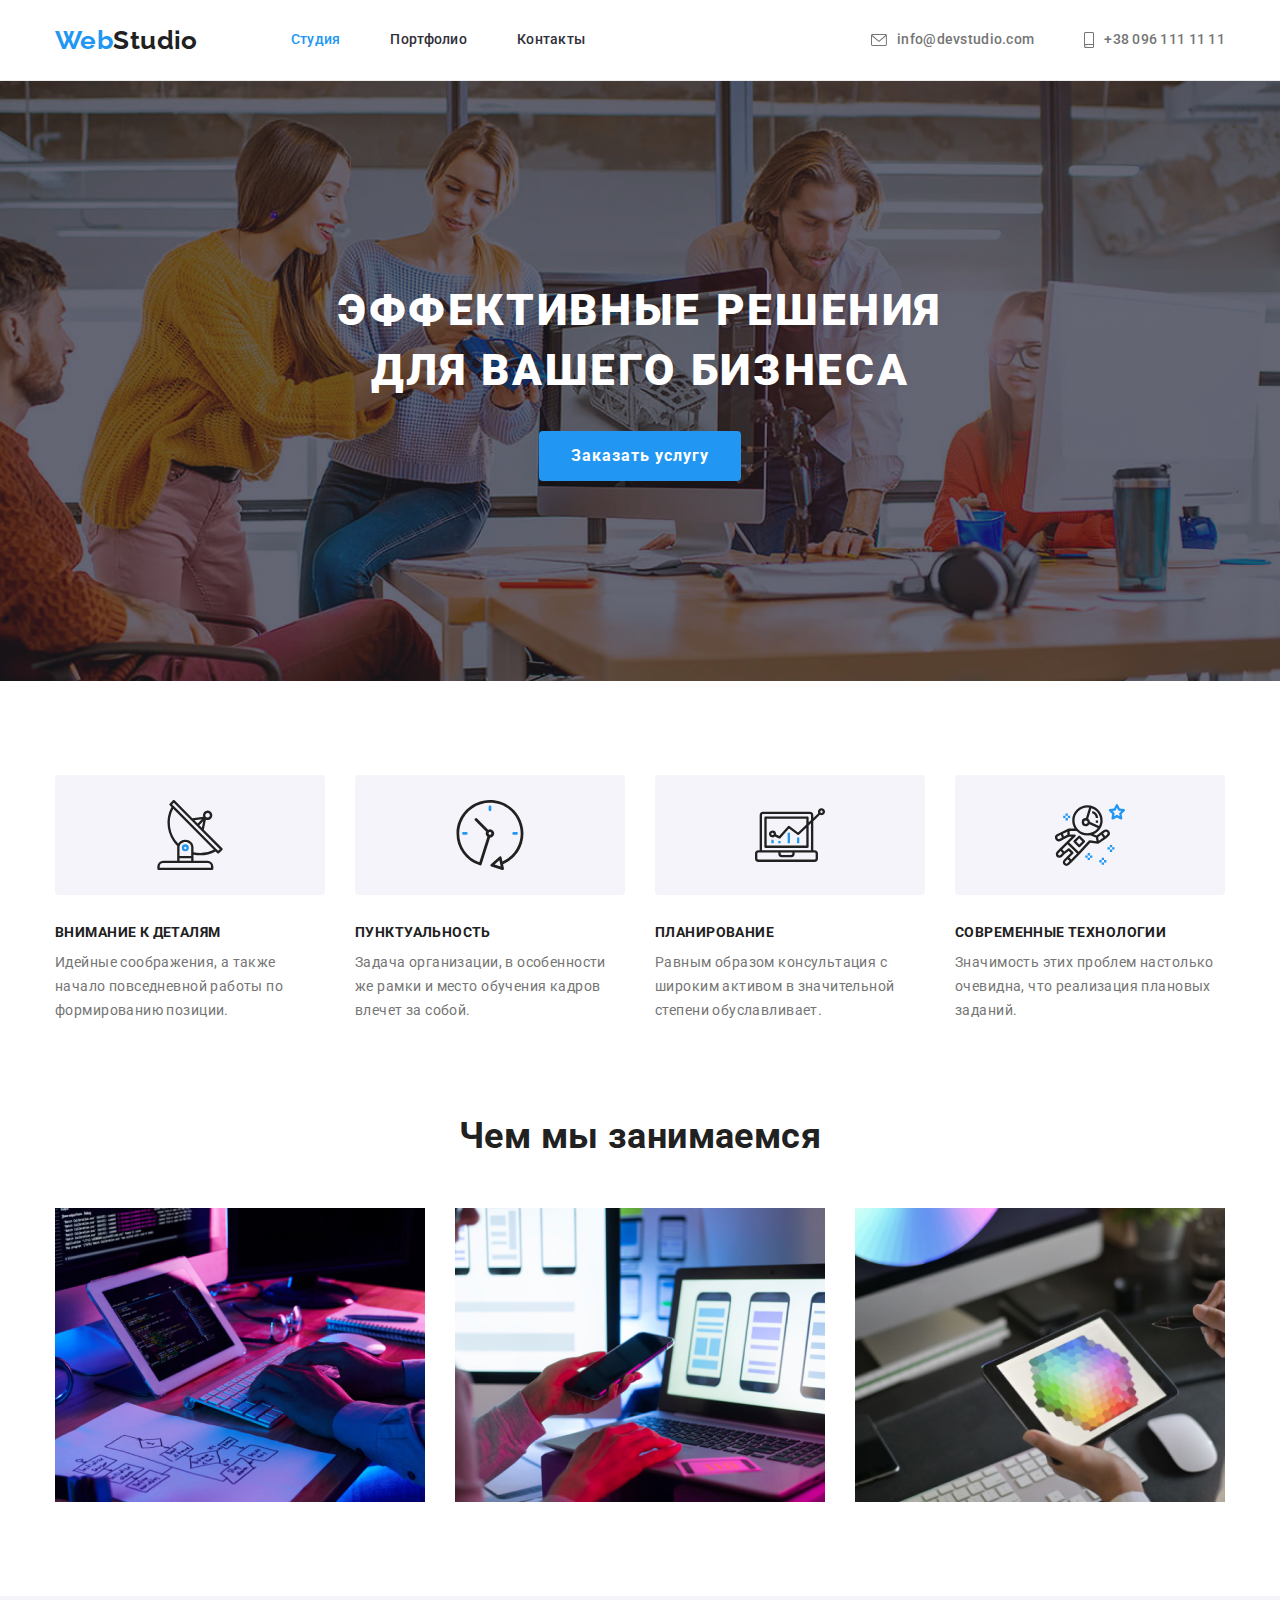
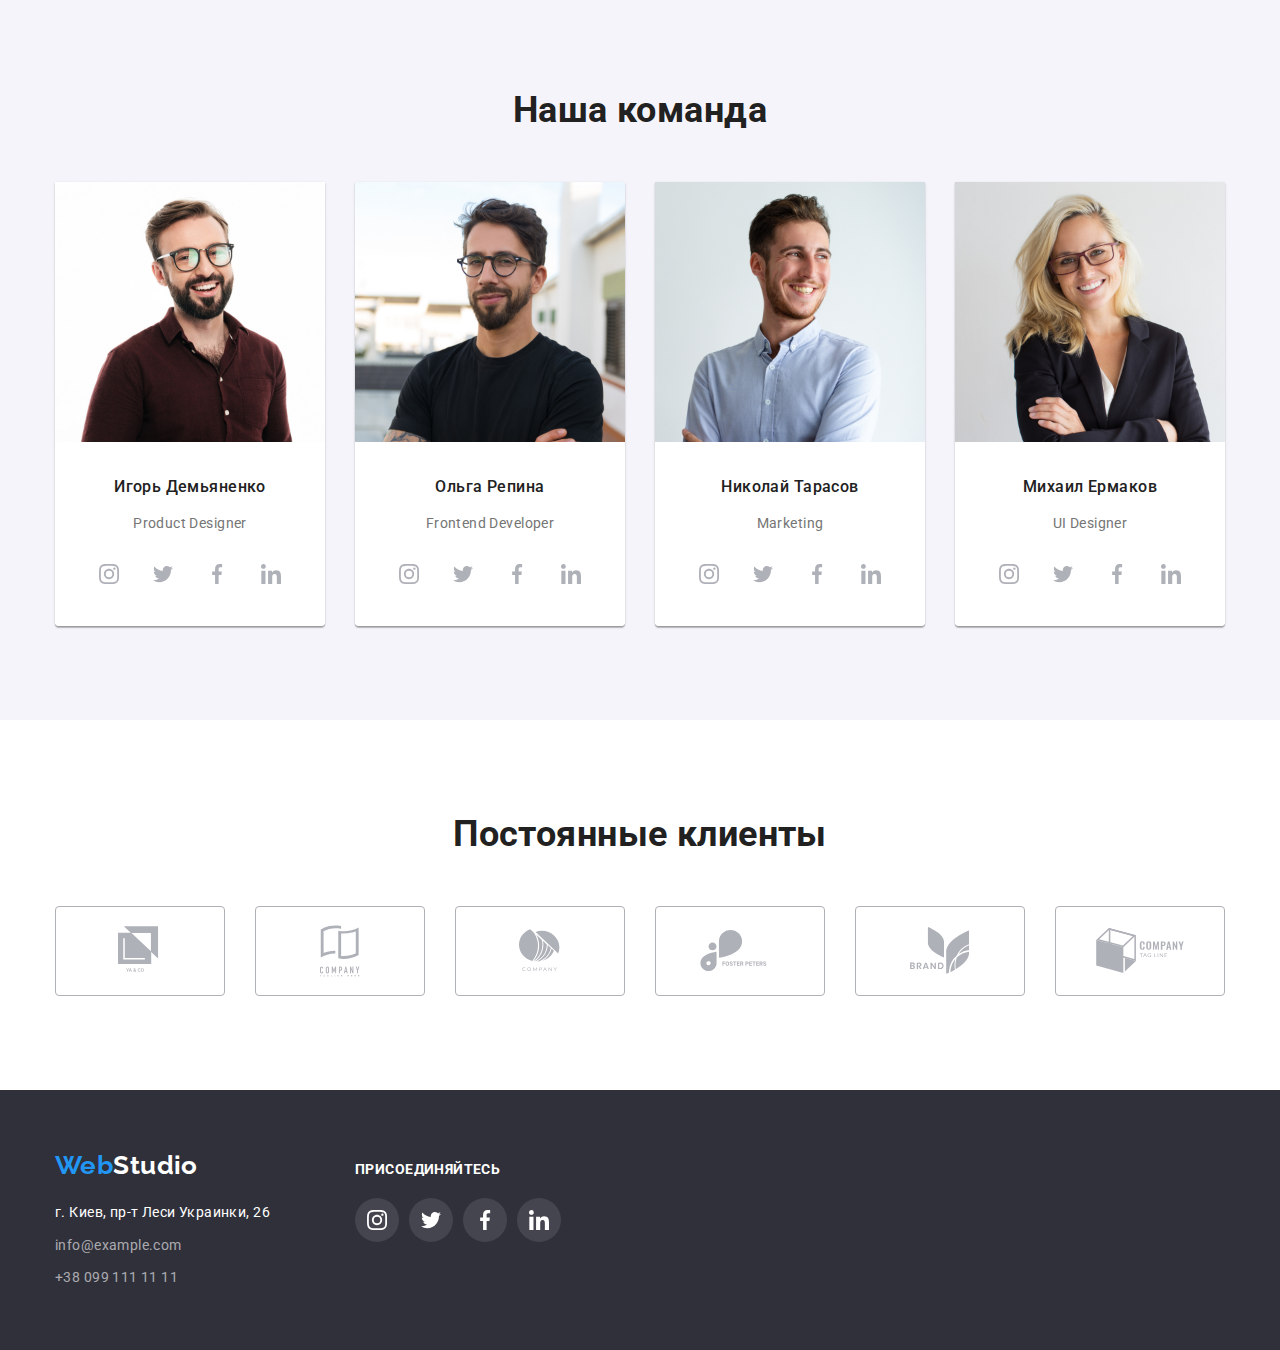
==== index.html @ 357389ad "Добавляет данные с ДЗ№4" ====
<!DOCTYPE html>
<html lang="ru">

<head>
    <meta charset="UTF-8">
    <meta http-equiv="X-UA-Compatible" content="IE=edge">
    <meta name="viewport" content="width=, initial-scale=1.0">
    <title>Document</title>
    <link rel="preconnect" href="https://fonts.gstatic.com">
    <link href="https://fonts.googleapis.com/css2?family=Raleway:wght@700&family=Roboto:wght@400;500;700;900&display=swap"
        rel="stylesheet">
        <link rel="stylesheet" href="https://cdnjs.cloudflare.com/ajax/libs/modern-normalize/1.0.0/modern-normalize.min.css">
        <link rel="stylesheet" href="./css/styles.css">
</head>

<body>
    <!--Шапка-->
<header class="page-header" >
    <div class="container main-header">
        <a href="./index.html" class="header-logo logo">
            Web<span class="colortext-header">Studio</span>
        </a>
        <nav>
    <!--Навигация-->
           <ul class="site-nav list">
           <li class="item"><a class="link current" href="">Студия</a></li>
           <li class="item"><a class="link" href="./portfolio.html">Портфолио</a></li>
           <li class="item"><a class="link" href="">Контакты</a></li>
         </ul>
        </nav>

    <!--Контакты-->
    <ul class="contacts-header list">
        <li class="item">
            <a class="link" href="mailto:info@devstudio.com">
                <svg class="icon" width="16" height="12">
                    <use href="./images/icon_hover/sprite.svg#icon-envelope"></use>
                </svg>
                info@devstudio.com
           </a>
        </li>
        <li class="item">
            <a class="link" href="tel:+380961111111">
                <svg class="icon" width="10" height="16">
                    <use href="./images/icon_hover/sprite.svg#icon-smartphone"></use>
                </svg>
                +38 096 111 11 11</a></li>
    </ul>
</div>
</header>
    <!--Уникальный контент-->
<main>
    <!--Герой-->
    <section class="hero">
        <div class="overlay">
         <h1 class="hero-title">Эффективные решения <br /> для вашего бизнеса</h1>
         <button type="button" class="button primari">Заказать услугу</button>
        </div>
    </section>
    <!--Преимущества-->

<section class="section-features">
    <div class="container">
        <h2 class="section-title visually-hidden">Наши преимущества</h2>
        <ul class="features-list list">
        <li class="features-item icon-antenna">
            <h3 class="features-title">Внимание к деталям</h3>
            <p class="features-text">Идейные соображения, а также начало повседневной работы по формированию позиции.</p>
        </li>
        <li class="features-item icon-clock">
            <h3 class="features-title">Пунктуальность</h3>
            <p class="features-text">Задача организации, в особенности же рамки и место обучения кадров влечет за собой.</p>
        </li>
        <li class="features-item icon-diagram">
            <h3 class="features-title">Планирование</h3>
            <p class="features-text">Равным образом консультация с широким активом в значительной степени обуславливает.</p>
        </li>
        <li class="features-item icon-astronaut">
            <h3 class="features-title">Современные технологии</h3>
            <p class="features-text">Значимость этих проблем настолько очевидна, что реализация плановых заданий.</p>
        </li>
    </ul>
    </div>
</section>

    <!--Чем мы занимаемся-->

<section class="section-work">
    <div class="container">  
    <h2 class="section-title">Чем мы занимаемся</h2>
    <ul class="work-list list">
        <li class="item">
            <a href=""><img src="./images/box_1.jpg" alt="Разработкой сайтов" width="370" /></a>
        </li>
        <li class="item">
            <a href=""><img src="./images/box_2.jpg" alt="Создание приложений" width="370" /></a>
        </li>
        <li class="item">
            <a href=""><img src="./images/box_3.jpg" alt="Дизайн" width="370" /></a>
        </li>
    </ul>
    </div>
</section>
   
        <!--Наша команда-->
<section class="section-team">
    <div class="container">
    <h2 class="section-title">Наша команда</h2>
        <ul class="team-list list" >
        <li class="item">
        <img src="./images/foto1.jpg" alt="Игорь Демьяненко" width="270">
            <div class="team-description">
                <h3 class="title-team">Игорь Демьяненко</h3>
                <p>Product Designer</p>
            </div>
            <div class="social-icon-conteiner">
            <ul class="social-icons list">
                <li class="social-icons-item">
                    <a class="social-icon-link" href="" target="_blank" rel="noopener noreferrer">
                        <svg class="icon">
                            <use href="./images/icon_hover/sprite.svg#icon-instagram" class=""></use>
                        </svg>
                    </a>
                </li>
                <li class="social-icons-item">
                    <a class="social-icon-link" href="" target="_blank" rel="noopener noreferrer">
                        <svg class="icon">
                            <use href="./images/icon_hover/sprite.svg#icon-twitter" class=""></use>
                        </svg>
                    </a>
                </li>
                <li class="social-icons-item">
                    <a class="social-icon-link" href="" target="_blank" rel="noopener noreferrer">
                        <svg class="icon">
                            <use href="./images/icon_hover/sprite.svg#icon-facebook" class=""></use>
                        </svg>
                    </a>
                </li>
                <li class="social-icons-item">
                    <a class="social-icon-link" href="" target="_blank" rel="noopener noreferrer">
                        <svg class="icon">
                            <use href="./images/icon_hover/sprite.svg#icon-linkedin" class=""></use>
                        </svg>
                    </a>
                </li>
            </ul>
            </div>
    </li>
    
    <li class="item">
        <img src="./images/foto2.jpg" alt="Ольга Репина" width="270">
        <div class="team-description">
        <h3 class="title-team">Ольга Репина</h3>
        <p>Frontend Developer</p>
        </div>
        <div class="social-icon-conteiner">
            <ul class="social-icons list">
                <li class="social-icons-item">
                    <a class="social-icon-link" href="" target="_blank" rel="noopener noreferrer">
                        <svg class="icon">
                            <use href="./images/icon_hover/sprite.svg#icon-instagram" class=""></use>
                        </svg>
                    </a>
                </li>
                <li class="social-icons-item">
                    <a class="social-icon-link" href="" target="_blank" rel="noopener noreferrer">
                        <svg class="icon">
                            <use href="./images/icon_hover/sprite.svg#icon-twitter" class=""></use>
                        </svg>
                    </a>
                </li>
                <li class="social-icons-item">
                    <a class="social-icon-link" href="" target="_blank" rel="noopener noreferrer">
                        <svg class="icon">
                            <use href="./images/icon_hover/sprite.svg#icon-facebook" class=""></use>
                        </svg>
                    </a>
                </li>
                <li class="social-icons-item">
                    <a class="social-icon-link" href="" target="_blank" rel="noopener noreferrer">
                        <svg class="icon">
                            <use href="./images/icon_hover/sprite.svg#icon-linkedin" class=""></use>
                        </svg>
                    </a>
                </li>
            </ul>
        </div>
    </li>

    <li class="item">
        <img src="./images/foto3.jpg" alt="Николай Тарасов" width="270">
        <div class="team-description">
            <h3 class="title-team">Николай Тарасов</h3>
            <p>Marketing</p>
        </div>
            <div class="social-icon-conteiner">
                <ul class="social-icons list">
                    <li class="social-icons-item">
                        <a class="social-icon-link" href="" target="_blank" rel="noopener noreferrer">
                            <svg class="icon">
                                <use href="./images/icon_hover/sprite.svg#icon-instagram" class=""></use>
                            </svg>
                        </a>
                    </li>
                    <li class="social-icons-item">
                        <a class="social-icon-link" href="" target="_blank" rel="noopener noreferrer">
                            <svg class="icon">
                                <use href="./images/icon_hover/sprite.svg#icon-twitter" class=""></use>
                            </svg>
                        </a>
                    </li>
                    <li class="social-icons-item">
                        <a class="social-icon-link" href="" target="_blank" rel="noopener noreferrer">
                            <svg class="icon">
                                <use href="./images/icon_hover/sprite.svg#icon-facebook" class=""></use>
                            </svg>
                        </a>
                    </li>
                    <li class="social-icons-item">
                        <a class="social-icon-link" href="" target="_blank" rel="noopener noreferrer">
                            <svg class="icon">
                                <use href="./images/icon_hover/sprite.svg#icon-linkedin" class=""></use>
                            </svg>
                        </a>
                    </li>
                </ul>
            </div>
    </li>
    
    <li class="item">
        <img src="./images/foto4.jpg" alt="Михаил Ермаков" width="270">
        <div class="team-description">
            <h3 class="title-team">Михаил Ермаков</h3>
            <p>UI Designer</p>
        </div>
            <div class="social-icon-conteiner">
                <ul class="social-icons list">
                    <li class="social-icons-item">
                        <a class="social-icon-link" href="" target="_blank" rel="noopener noreferrer">
                            <svg class="icon">
                                <use href="./images/icon_hover/sprite.svg#icon-instagram" class=""></use>
                            </svg>
                        </a>
                    </li>
                    <li class="social-icons-item">
                        <a class="social-icon-link" href="" target="_blank" rel="noopener noreferrer">
                            <svg class="icon">
                                <use href="./images/icon_hover/sprite.svg#icon-twitter" class=""></use>
                            </svg>
                        </a>
                    </li>
                    <li class="social-icons-item">
                        <a class="social-icon-link" href="" target="_blank" rel="noopener noreferrer">
                            <svg class="icon">
                                <use href="./images/icon_hover/sprite.svg#icon-facebook" class=""></use>
                            </svg>
                        </a>
                    </li>
                    <li class="social-icons-item">
                        <a class="social-icon-link" href="" target="_blank" rel="noopener noreferrer">
                            <svg class="icon">
                                <use href="./images/icon_hover/sprite.svg#icon-linkedin" class=""></use>
                            </svg>
                        </a>
                    </li>
                </ul>
            </div>
    </li>
    </ul>
    </div>
    </section>

    <!--Постоянные клиенты-->
<section class="section-clients">
    <div class="container">
        <h2 class="section-title">Постоянные клиенты</h2>
        <ul class="clients-list list">

            <li class="clients-items">
                <a class="clients-link link" href="" target="_blank" rel="noopener noreferrer">
                <svg class="icon" width="44.27" height="49.23"> 
                    <use href="./images/icon_hover/sprite.svg#icon-logo1"></use>
                </svg>
                </a>
            </li>
            <li class="clients-items">
                <a class="clients-link link" href="" target="_blank" rel="noopener noreferrer">
                    <svg class="icon" width="40" height="52">
                        <use href="./images/icon_hover/sprite.svg#icon-logo2"></use>
                    </svg>
                </a>
            </li>
            <li class="clients-items">
                <a class="clients-link link" href="" target="_blank" rel="noopener noreferrer">
                    <svg class="icon" width="41" height="42.6">
                        <use href="./images/icon_hover/sprite.svg#icon-logo3"></use>
                    </svg>
                </a>
            </li>
            <li class="clients-items">
                <a class="clients-link link" href="" target="_blank" rel="noopener noreferrer">
                    <svg class="icon" width="79.66" height="42.02">
                        <use href="./images/icon_hover/sprite.svg#icon-logo4"></use>
                    </svg>
                </a>
            </li>
            <li class="clients-items">
                <a class="clients-link link" href="" target="_blank" rel="noopener noreferrer">
                    <svg class="icon" width="59" height="47">
                        <use href="./images/icon_hover/sprite.svg#icon-logo5"></use>
                    </svg>
                </a>
            </li>
            <li class="clients-items">
                <a class="clients-link link" href="" target="_blank" rel="noopener noreferrer">
                    <svg class="icon" width="88.48" height="45.44">
                        <use href="./images/icon_hover/sprite.svg#icon-logo6"></use>
                    </svg>
                </a>
            </li>

        </ul>

    </div>
</section>
</main>

    <!--Футер-->
<footer class="footer">
    <div class="container">
        <ul class="footer-list list">
            <li class="footer-item">
                <a href="./index.html" class="footer-link logo">
                    Web<span class="colortext-footer">Studio</span>
                </a>
                
                <address class="adress-footer">
                    г. Киев, пр-т Леси Украинки, 26
                </address>
                
                <address class="contacts-footer">
                    <a class="link" href="mailto:info@example.com">info@example.com</a>
                    <a class="link" href="tel:+380991111111">+38 099 111 11 11</a>
                </address>
            </li>
            <li class="footer-item">
                <p class="footer-item-text">присоединяйтесь</p>
                <ul class="footer-icons list">
                    <li class="footer-icons-item">
                        <a class="footer-icon-link" href="" target="_blank" rel="noopener noreferrer">
                            <svg class="icon">
                                <use href="./images/icon_hover/sprite.svg#icon-instagram" class=""></use>
                            </svg>
                        </a>
                    </li>
                    <li class="footer-icons-item">
                        <a class="footer-icon-link" href="" target="_blank" rel="noopener noreferrer">
                            <svg class="icon">
                                <use href="./images/icon_hover/sprite.svg#icon-twitter" class=""></use>
                            </svg>
                        </a>
                    </li>
                    <li class="footer-icons-item">
                        <a class="footer-icon-link" href="" target="_blank" rel="noopener noreferrer">
                            <svg class="icon">
                                <use href="./images/icon_hover/sprite.svg#icon-facebook" class=""></use>
                            </svg>
                        </a>
                    </li>
                    <li class="footer-icons-item">
                        <a class="footer-icon-link" href="" target="_blank" rel="noopener noreferrer">
                            <svg class="icon">
                                <use href="./images/icon_hover/sprite.svg#icon-linkedin" class=""></use>
                            </svg>
                        </a>
                    </li>
                </ul>

            </li>
            
        </ul>
    
    </div>
</footer>
</body>

</html>
---- css/styles.css ----
html {
  box-sizing: border-box;
}
*,
*::after,
*::before {
  box-sizing: inherit;
}

:root {
  --primari-text-color: #757575;
  --title-text-color: #212121;
  --accent-text-color: #ffffff;
  --main-logo-color: #2196f3;
  --accent-bg-color: #2f303a;
  --page-header-bg: #ffffff;
  --main-bg-color: #e5e5e5;
  --secondary-btn-bg: #f5f4fa;
  --accent-btn-bg: #2196f3;
  --accent-primari-btn-bg: #188ce8;
  --accent-link-color: #2196f3;
  --header-border: #ececec;
  --projects-description-border: #eeeeee;
  --icon-color: #afb1b8;
  --card-set-gap: 30px;
}

/* Утилиты */
.list {
  list-style: none;
  margin: 0px;
  padding: 0px;
}

.container {
  width: 1200px;
  margin-left: auto;
  margin-right: auto;
  padding-left: 15px;
  padding-right: 15px;
}

body {
  font-family: Roboto, sans-serif;
  font-size: 14px;
  line-height: 1.7;
  color: var(--primari-text-color);
  letter-spacing: 0.03em;
}

h1,
h2,
h3,
h4,
h5,
h6,
p {
  margin: 0px;
}

img {
  display: block;
  max-width: 100%;
  height: auto;
}
.colortext-header {
  color: var(--title-text-color);
}

/* button */
.button.secondary {
  color: var(--title-text-color);
  background: var(--secondary-btn-bg);
  padding: 6px 22px 6px 22px;
  min-width: 73px;
}
.button.secondary:hover,
.button.secondary:focus {
  color: var(--accent-text-color);
  background: var(--accent-btn-bg);
  box-shadow: 0px 3px 1px rgba(0, 0, 0, 0.1), 0px 1px 2px rgba(0, 0, 0, 0.08), 0px 2px 2px rgba(0, 0, 0, 0.12);
}
.button.primari {
  color: var(--accent-text-color);
  background: var(--accent-btn-bg);
  padding: 10px 32px 10px 32px;
  min-width: 200px;
}
.button.primari:hover,
.button.primari:focus {
  color: var(--accent-text-color);
  background: var(--accent-primari-btn-bg);
}
.button {
  display: inline-block;
  border-radius: 4px;
  border: 0px;
  font-weight: bold;
  font-size: 16px;
  line-height: 1.9;
  letter-spacing: 0.06em;
  font-family: inherit;
  cursor: pointer;
}

/* Шапка */
.page-header {
  background: var(--page-header-bg);
  border-bottom: 1px solid var(--header-border);
}
.main-header {
  display: flex;
  align-items: center;
}

.logo {
  font-family: Raleway, cursive;
  font-weight: bold;
  font-size: 26px;
  line-height: 1.19;
  color: var(--main-logo-color);
  text-decoration: none;
}
.header-logo {
  margin-right: 93px;
}
/*Навигация*/
.site-nav {
  display: inline-flex;
}
.site-nav .item:not(:last-child) {
  margin-right: 50px;
}
.site-nav .link {
  display: block;
  padding-top: 32px;
  padding-bottom: 32px;
  font-weight: 500;
  font-size: 14px;
  line-height: 1.14;
  letter-spacing: 0.02em;
  color: var(--accent-bg-color);
  text-decoration: none;
}
.site-nav .link:hover,
.site-nav .link:focus {
  color: var(--accent-link-color);
}
.site-nav .link.current {
  color: var(--accent-link-color);
}

/* Контакты */
.contacts-header .link:hover,
.contacts-header .link:focus {
  color: var(--accent-link-color);
}

.contacts-header {
  display: flex;
  margin-left: auto;
  align-items: center;
}

.contacts-header .item:not(:last-child) {
  margin-right: 50px;
}
.contacts-header .link {
  /* display: block; */
  display: flex;
  padding-top: 32px;
  padding-bottom: 32px;
  font-weight: 500;
  font-size: 14px;
  line-height: 1.14;
  letter-spacing: 0.02em;
  color: var(--primari-text-color);
  text-decoration: none;
  align-items: center;
}
.contacts-header .icon {
  fill: currentColor;
  margin-right: 10px;
}

/* Уникальный контент */
.section-title {
  font-weight: bold;
  font-size: 36px;
  line-height: 1.16;
  text-align: center;
  color: var(--title-text-color);
  margin-bottom: 50px;
}

/* Герой */

.overlay {
  padding-top: 200px;
  padding-bottom: 200px;
  height: 600px;
  max-width: 1600px;
  margin-left: auto;
  margin-right: auto;
  background-size: cover;
  background-image: linear-gradient(to right, rgba(47, 48, 58, 0.4), rgba(47, 48, 58, 0.4)), url(../images/img_hero.jpg);
  background-color: #c4c4c4;
  /* height: 100%; */
  background-repeat: no-repeat;
  background-position: center;
}
.hero {
  /* background: var(--accent-bg-color); */
  color: var(--accent-text-color);
  text-align: center;
  /* height: 100%; */
}

.hero-title {
  margin-top: 0px;
  margin-bottom: 30px;
  font-weight: 900;
  font-size: 44px;
  line-height: 1.36;
  letter-spacing: 0.06em;
  text-transform: uppercase;
}
/* Преимущества */

.section-features {
  padding-top: 94px;
}

.features-list {
  display: flex;
  flex-wrap: wrap;
  margin: 0px;
  padding: 0px;
  margin-top: -30px;
  margin-left: -30px;
}
.features-list .features-item {
  margin-top: 30px;
  margin-left: 30px;
  flex-basis: calc((100% - 30px * 4) / 4);
}

.features-item::before {
  display: block;
  margin-bottom: 30px;
  border-radius: 4px;
  content: '';
  height: 120px;
  background: var(--secondary-btn-bg);
  background-repeat: no-repeat;
  background-position: center;
}

.icon-antenna::before {
  background-image: url(../images/icon/antenna.svg);
}

.icon-clock::before {
  background-image: url(../images/icon/clock.svg);
}

.icon-diagram::before {
  background-image: url(../images/icon/diagram.svg);
}

.icon-astronaut::before {
  background-image: url(../images/icon/astronaut.svg);
}

.features-title {
  font-weight: bold;
  font-size: 14px;
  line-height: 1.14;
  text-transform: uppercase;
  color: var(--title-text-color);
  margin-bottom: 10px;
}

/* Чем мы занимаемся */
.section-work {
  padding-top: 94px;
  padding-bottom: 94px;
}
.work-list {
  display: flex;
  flex-wrap: wrap;
  margin: 0px;
  padding: 0px;
  margin-top: -30px;
  margin-left: -30px;
}
.work-list .item {
  flex-basis: calc((100% - 30px * 3) / 3);
  margin-top: 30px;
  margin-left: 30px;
}
/* Наша команда */

.section-team {
  background: var(--secondary-btn-bg);
  padding-top: 94px;
  padding-bottom: 94px;
}

.team-list {
  display: flex;
  flex-wrap: wrap;
  margin: 0px;
  padding: 0px;
  margin-top: -30px;
  margin-left: -30px;
}
.team-list .item {
  flex-basis: calc((100% - 30px * 4) / 4);
  margin-top: 30px;
  margin-left: 30px;
  text-align: center;
  border-radius: 0px 0px 4px 4px;
  overflow: hidden;
  box-shadow: 0px 1px 3px rgba(0, 0, 0, 0.12), 0px 1px 1px rgba(0, 0, 0, 0.14), 0px 2px 1px rgba(0, 0, 0, 0.2);
}

.team-description {
  padding-top: 30px;
  padding-bottom: 16px;
  background: var(--page-header-bg);
}

.title-team {
  margin-bottom: 10px;
  font-weight: 500;
  font-size: 16px;
  line-height: 1.9;
  color: var(--title-text-color);
}

.social-icon-conteiner {
  background: var(--page-header-bg);
  padding-bottom: 30px;
}
.social-icons {
  display: inline-flex;
  background: var(--page-header-bg);
}

.social-icons .icon {
  width: 20px;
  height: 20px;
  fill: var(--icon-color);
}

.social-icon-link:hover .icon,
.social-icon-link:focus .icon {
  fill: var(--accent-text-color);
}

.social-icon-link {
  display: flex;
  justify-content: center;
  align-items: center;
  width: 44px;
  height: 44px;
  border-radius: 50%;
}

.social-icon-link:hover,
.social-icon-link:focus {
  background: #2196f3;
}
.social-icons-item:not(:last-child) {
  margin-right: 10px;
}

/* Постоянные клиенты */
.section-clients {
  padding-top: 94px;
  padding-bottom: 94px;
}

.clients-list {
  display: flex;
  flex-wrap: wrap;
  margin: 0px;
  padding: 0px;
  margin-top: calc(-1 * var(--card-set-gap));
  margin-left: calc(-1 * var(--card-set-gap));
}

.clients-list .clients-items {
  flex-basis: calc((100% - var(--card-set-gap) * 6) / 6);
  margin-top: var(--card-set-gap);
  margin-left: var(--card-set-gap);
}
.clients-link {
  display: flex;
  height: 90px;
  justify-content: center;
  align-items: center;
  border: 1px solid var(--icon-color);
  border-radius: 4px;
}
.clients-link:hover,
.clients-link:focus {
  border: 1px solid var(--main-logo-color);
}

.clients-link:hover .icon,
.clients-link:focus .icon {
  fill: var(--main-logo-color);
}

.clients-link .icon {
  fill: var(--icon-color);
}

/* Футер */
.footer {
  background: var(--accent-bg-color);
  padding-top: 60px;
  padding-bottom: 60px;
}
.footer-list {
  display: flex;
  flex-wrap: wrap;
  margin: 0px;
  padding: 0px;
  margin-top: -30px;
  margin-left: -30px;
  align-items: baseline;
}

.footer-item {
  flex-basis: calc((100% - 30px * 4) / 4);
  margin-top: 30px;
  margin-left: 30px;
  text-align: left;
}
.footer-link {
  display: block;
  margin-bottom: 20px;
}
.page-footer .link:hover,
.page-footer .link:focus {
  color: var(--accent-link-color);
}
.colortext-footer {
  color: var(--accent-text-color);
}
.adress-footer {
  margin-bottom: 9px;
  font-size: 14px;
  line-height: 1.7;
  color: var(--accent-text-color);
  font-style: normal;
}
.contacts-footer .link:hover,
.contacts-footer .link:focus {
  color: var(--accent-link-color);
}
.contacts-footer .link {
  display: block;
  font-size: 14px;
  line-height: 1.7;
  color: rgba(255, 255, 255, 0.6);
  text-decoration: none;
  font-style: normal;
}
.contacts-footer .link:not(:last-child) {
  margin-bottom: 9px;
}

.footer-item-text {
  margin-bottom: 20px;
  font-weight: bold;
  font-size: 14px;
  line-height: 1.14;
  text-transform: uppercase;
  color: var(--accent-text-color);
}

.footer-icons {
  display: inline-flex;
}

.footer-icons .icon {
  width: 20px;
  height: 20px;
  fill: var(--accent-text-color);
}

.footer-icon-link {
  display: flex;
  justify-content: center;
  align-items: center;
  width: 44px;
  height: 44px;
  border-radius: 50%;
  background: rgba(255, 255, 255, 10%);
}

.footer-icon-link:hover,
.footer-icon-link:focus {
  background: var(--main-logo-color);
}
.footer-icons-item:not(:last-child) {
  margin-right: 10px;
}

/* portfolio page */

/* Фильтры */
.filter-section {
  padding-top: 94px;
  padding-bottom: 94px;
}

.projects-filter {
  display: flex;
  justify-content: center;
  margin-bottom: 50px;
}

.projects-filter .item:not(:last-child) {
  margin-right: 8px;
}
/* Герой portfolio page */
.projects-list {
  display: flex;
  flex-wrap: wrap;
  margin: 0px;
  padding: 0px;
  margin-left: calc(-1 * var(--card-set-gap));
  margin-top: calc(-1 * var(--card-set-gap));
}
.projects-list .item {
  flex-basis: calc((100% - var(--card-set-gap) * 3) / 3);
  margin-left: var(--card-set-gap);
  margin-top: var(--card-set-gap);
}
.projects-link:hover,
.projects-link:focus {
  box-shadow: 0px 1px 1px rgba(0, 0, 0, 0.12), 0px 4px 4px rgba(0, 0, 0, 0.06), 1px 4px 6px rgba(0, 0, 0, 0.16);
}

.projects-description {
  padding: 20px 24px 20px 24px;
  border-right: 1px solid var(--projects-description-border);
  border-bottom: 1px solid var(--projects-description-border);
  border-left: 1px solid var(--projects-description-border);
  background: var(--page-header-bg);
}

.projects-title {
  margin-bottom: 4px;
  font-weight: bold;
  font-size: 18px;
  line-height: 2;
  letter-spacing: 0.06em;
  color: var(--title-text-color);
}

.projects-text {
  font-size: 16px;
  line-height: 1.9;
  color: var(--primari-text-color);
}
.projects-link {
  display: block;
  text-decoration: none;
}

.visually-hidden {
  position: absolute !important;
  clip: rect(1px 1px 1px 1px);
  clip: rect(1px, 1px, 1px, 1px);
  padding: 0 !important;
  border: 0 !important;
  height: 1px !important;
  width: 1px !important;
  overflow: hidden;
}
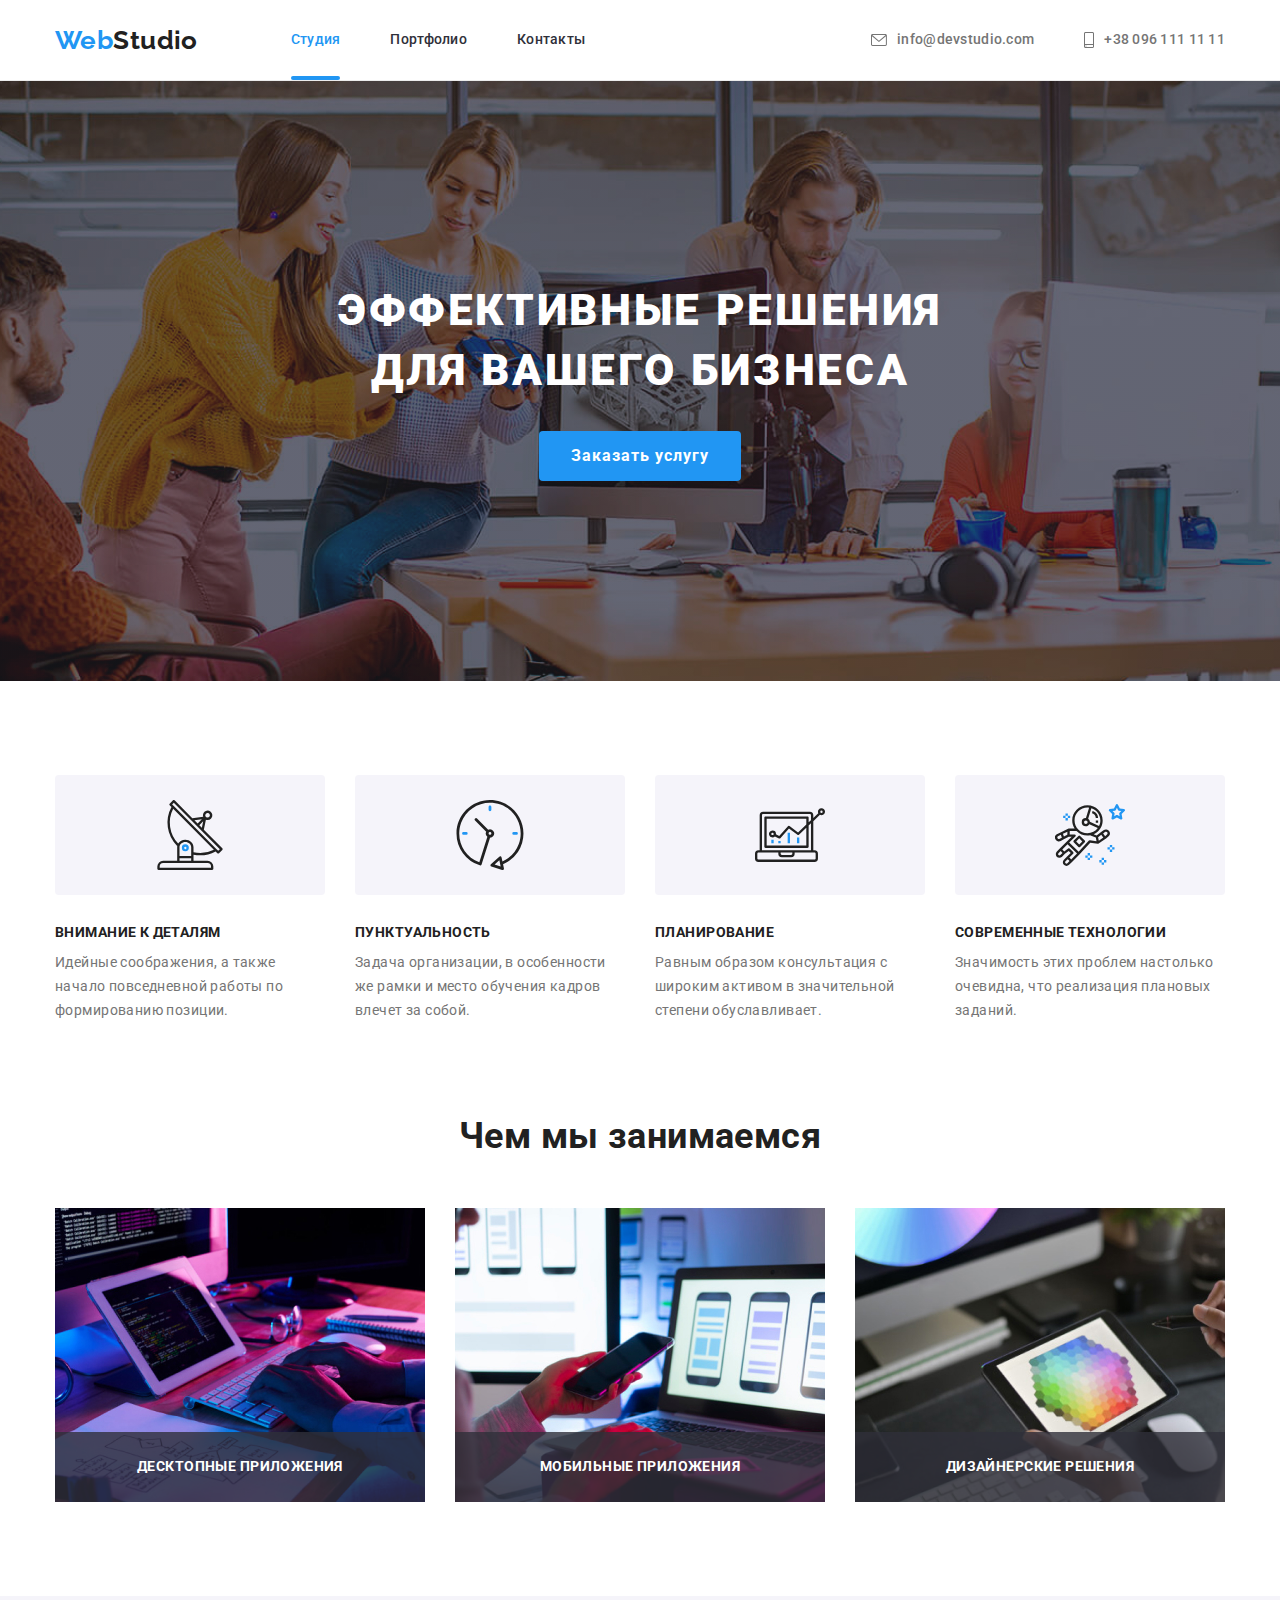
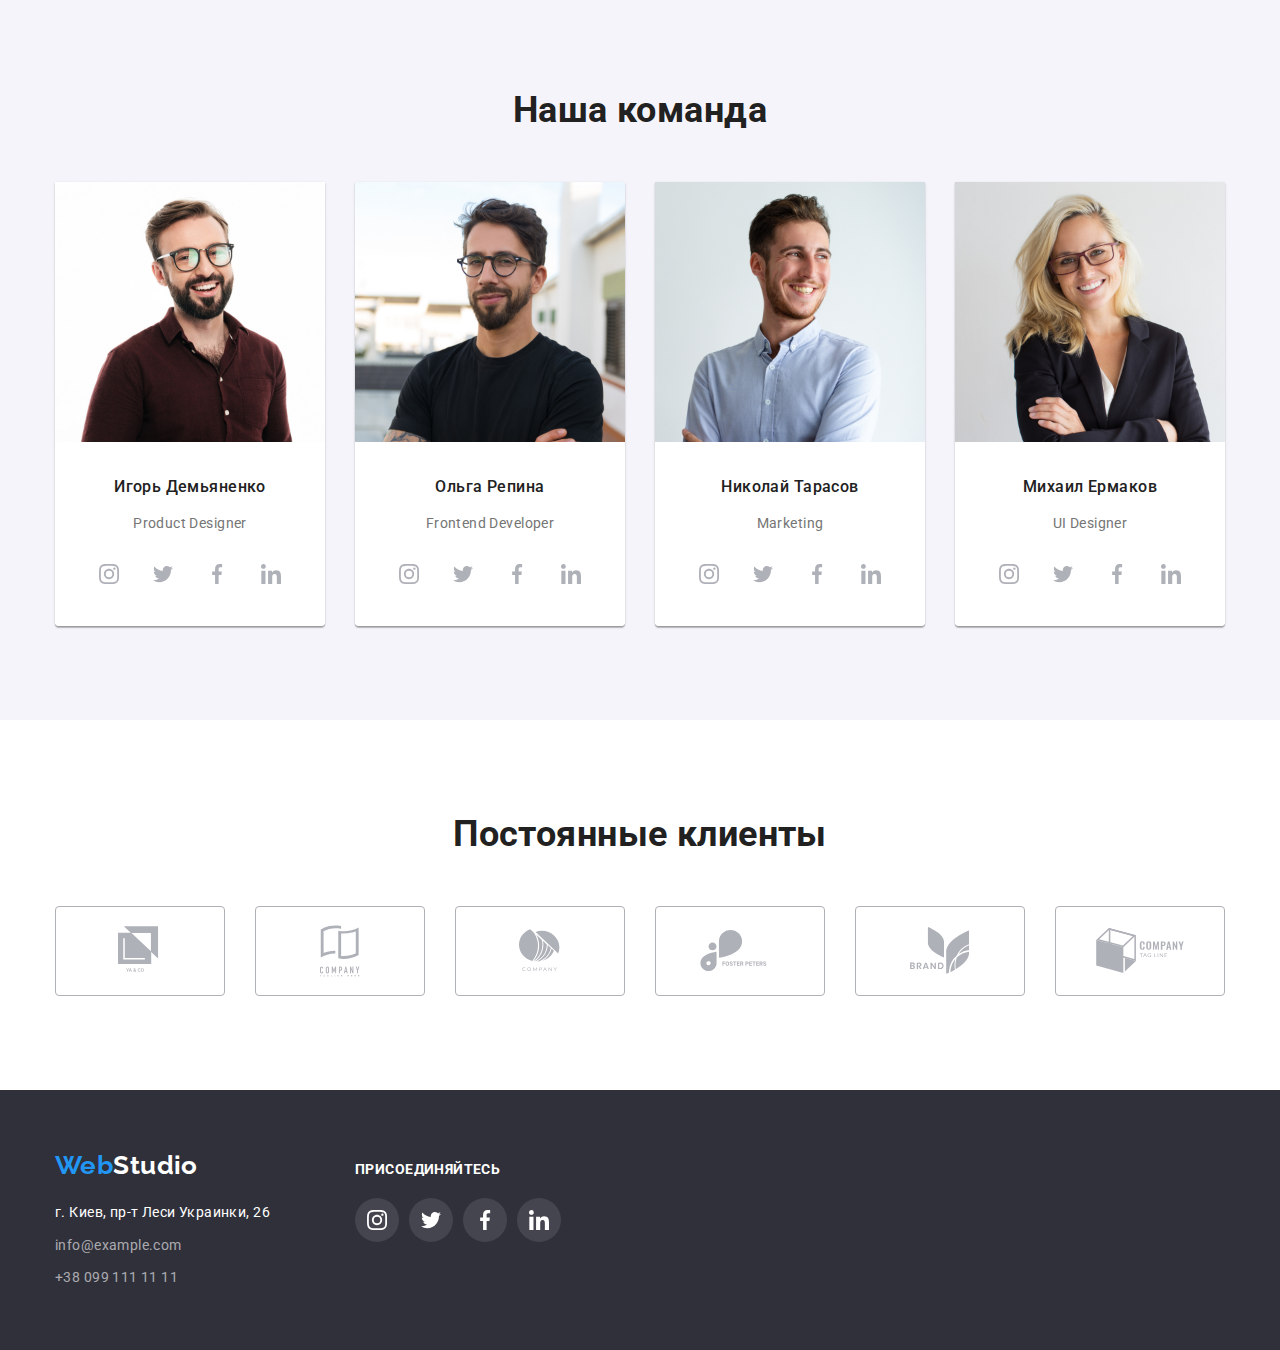
==== commit cdd0438f: "Позиционирует текст с фоном в секции Чем мы занимаемся поверх изображения" ====
--- a/index.html
+++ b/index.html
@@ -90,13 +90,26 @@
     <h2 class="section-title">Чем мы занимаемся</h2>
     <ul class="work-list list">
         <li class="item">
-            <a href=""><img src="./images/box_1.jpg" alt="Разработкой сайтов" width="370" /></a>
-        </li>
-        <li class="item">
-            <a href=""><img src="./images/box_2.jpg" alt="Создание приложений" width="370" /></a>
-        </li>
-        <li class="item">
-            <a href=""><img src="./images/box_3.jpg" alt="Дизайн" width="370" /></a>
+            <a class="work-list-link" href=""><img src="./images/box_1.jpg" alt="Разработкой сайтов" width="370" />
+              <div class="work-list-container">
+               <h3 class="work-list-text">Десктопные приложения</h3>
+              </div>
+            </a>
+            
+        </li>
+        <li class="item">
+            <a class="work-list-link" href=""><img src="./images/box_2.jpg" alt="Создание приложений" width="370" />
+            <div class="work-list-container">
+                <h3 class="work-list-text">Мобильные приложения</h3>
+            </div>
+            </a>
+        </li>
+        <li class="item">
+            <a class="work-list-link" href=""><img src="./images/box_3.jpg" alt="Дизайн" width="370" />
+            <div class="work-list-container">
+                <h3 class="work-list-text">Дизайнерские решения</h3>
+            </div>
+            </a>
         </li>
     </ul>
     </div>
--- a/css/styles.css
+++ b/css/styles.css
@@ -126,7 +126,8 @@
 }
 /*Навигация*/
 .site-nav {
-  display: inline-flex;
+  /* display: inline-flex; */
+  display: flex;
 }
 .site-nav .item:not(:last-child) {
   margin-right: 50px;
@@ -150,6 +151,20 @@
   color: var(--accent-link-color);
 }
 
+.site-nav .item {
+  position: relative;
+}
+.site-nav .link.current::after {
+  position: absolute;
+  right: 0px;
+  bottom: 0px;
+  display: block;
+  content: '';
+  width: 100%;
+  height: 4px;
+  background: #2196f3;
+  border-radius: 2px;
+}
 /* Контакты */
 .contacts-header .link:hover,
 .contacts-header .link:focus {
@@ -299,6 +314,35 @@
   margin-top: 30px;
   margin-left: 30px;
 }
+.work-list-link {
+  position: relative;
+  display: block;
+  text-decoration: none;
+}
+.work-list-container {
+  position: absolute;
+  left: 0px;
+  bottom: 0px;
+  display: block;
+  margin-right: auto;
+  margin-left: auto;
+  width: 100%;
+  height: auto;
+  padding-top: 27px;
+  padding-bottom: 27px;
+  align-items: center;
+  background: rgba(47, 48, 58, 0.8);
+}
+
+.work-list-text {
+  font-weight: bold;
+  font-size: 14px;
+  line-height: 1.14;
+  color: #ffffff;
+  text-align: center;
+  text-transform: uppercase;
+}
+
 /* Наша команда */
 
 .section-team {
